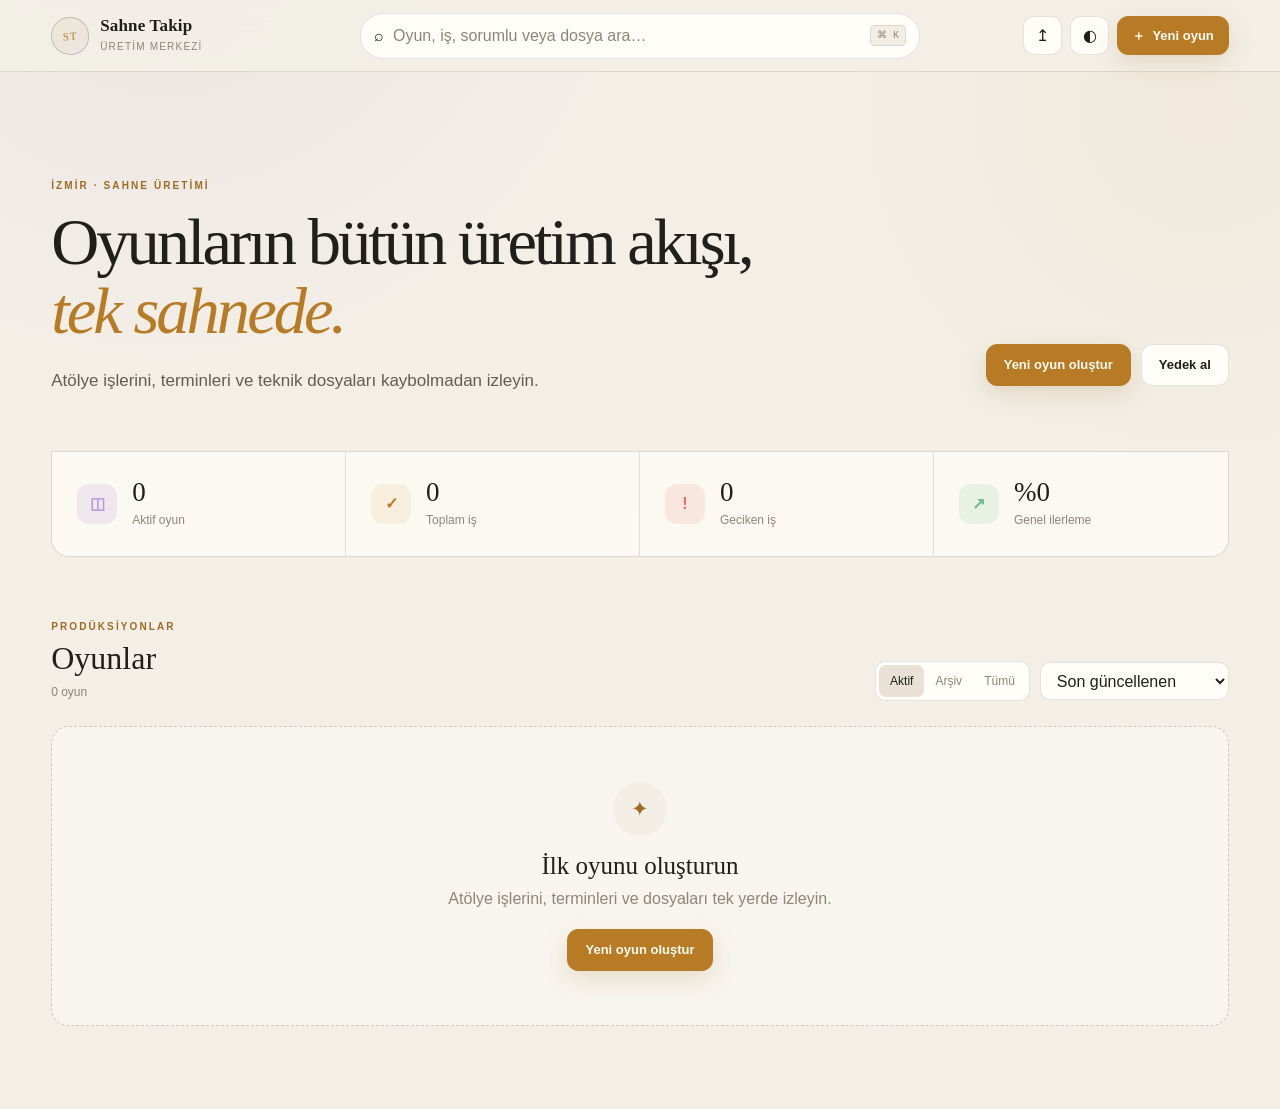
==== index.html @ ec77ef7c "Üretim takip uygulamasını modernleştir" ====
<!DOCTYPE html>
<html lang="tr">
<head>
  <meta charset="utf-8">
  <meta name="viewport" content="width=device-width, initial-scale=1">
  <meta name="theme-color" content="#12110f">
  <meta name="description" content="Devlet Tiyatroları oyun üretimi, atölye işleri ve teknik dosyalar için kişisel takip alanı.">
  <title>Sahne Üretim Takip</title>
  <link rel="manifest" href="./manifest.webmanifest">
  <link rel="stylesheet" href="./assets/styles.css">
  <script>
    (() => {
      const saved = localStorage.getItem("tiyatroTakipTheme");
      const light = saved === "light" || (!saved && matchMedia("(prefers-color-scheme: light)").matches);
      document.documentElement.dataset.theme = light ? "light" : "dark";
    })();
  </script>
</head>
<body>
  <a class="skip-link" href="#main-content">İçeriğe geç</a>

  <header class="app-header">
    <button class="brand" type="button" data-action="dashboard" aria-label="Ana sayfaya dön">
      <span class="brand-mark" aria-hidden="true">ST</span>
      <span>
        <strong>Sahne Takip</strong>
        <small>Üretim merkezi</small>
      </span>
    </button>

    <label class="global-search">
      <span aria-hidden="true">⌕</span>
      <input id="global-search" type="search" autocomplete="off"
        placeholder="Oyun, iş, sorumlu veya dosya ara…">
      <kbd>⌘ K</kbd>
    </label>

    <div class="header-actions">
      <button class="icon-button" type="button" data-action="open-storage" title="Veri ve yedekleme"
        aria-label="Veri ve yedekleme"><span aria-hidden="true">↥</span></button>
      <button class="icon-button" type="button" data-action="toggle-theme" title="Temayı değiştir"
        aria-label="Açık veya koyu temayı değiştir"><span id="theme-icon" aria-hidden="true">◐</span></button>
      <button class="button button-primary compact" type="button" data-action="new-production">
        <span aria-hidden="true">＋</span><span class="button-label">Yeni oyun</span>
      </button>
    </div>
  </header>

  <main id="main-content">
    <section id="dashboard-view" class="view">
      <div class="hero">
        <div>
          <p class="eyebrow">İZMİR · SAHNE ÜRETİMİ</p>
          <h1>Oyunların bütün üretim akışı,<br><em>tek sahnede.</em></h1>
          <p class="hero-copy">Atölye işlerini, terminleri ve teknik dosyaları kaybolmadan izleyin.</p>
        </div>
        <div class="hero-actions">
          <button class="button button-primary" type="button" data-action="new-production">Yeni oyun oluştur</button>
          <button class="button button-secondary" type="button" data-action="export-data">Yedek al</button>
        </div>
      </div>

      <div class="stat-grid" role="group" aria-label="Genel üretim özeti">
        <article class="stat-card">
          <span class="stat-icon plum" aria-hidden="true">◫</span>
          <div><strong id="stat-productions">0</strong><span>Aktif oyun</span></div>
        </article>
        <article class="stat-card">
          <span class="stat-icon amber" aria-hidden="true">✓</span>
          <div><strong id="stat-tasks">0</strong><span>Toplam iş</span></div>
        </article>
        <article class="stat-card">
          <span class="stat-icon red" aria-hidden="true">!</span>
          <div><strong id="stat-overdue">0</strong><span>Geciken iş</span></div>
        </article>
        <article class="stat-card">
          <span class="stat-icon green" aria-hidden="true">↗</span>
          <div><strong id="stat-progress">%0</strong><span>Genel ilerleme</span></div>
        </article>
      </div>

      <section class="content-section" aria-labelledby="productions-title">
        <div class="section-heading">
          <div>
            <p class="eyebrow">PRODÜKSİYONLAR</p>
            <h2 id="productions-title">Oyunlar</h2>
            <p id="production-count" class="muted">0 oyun</p>
          </div>
          <div class="toolbar">
            <div class="segmented" role="group" aria-label="Oyun durumu">
              <button type="button" data-production-filter="active" aria-pressed="true">Aktif</button>
              <button type="button" data-production-filter="archived" aria-pressed="false">Arşiv</button>
              <button type="button" data-production-filter="all" aria-pressed="false">Tümü</button>
            </div>
            <label class="select-label">
              <span class="sr-only">Oyunları sırala</span>
              <select id="production-sort">
                <option value="updated">Son güncellenen</option>
                <option value="name">Ada göre</option>
                <option value="premiere">Prömiyere göre</option>
                <option value="progress">İlerlemeye göre</option>
              </select>
            </label>
          </div>
        </div>
        <div id="search-context" class="search-context hidden" aria-live="polite"></div>
        <div id="productions-grid" class="production-grid"></div>
      </section>
    </section>

    <section id="production-view" class="view hidden" aria-labelledby="production-title">
      <button class="back-link" type="button" data-action="dashboard">
        <span aria-hidden="true">←</span> Oyunlara dön
      </button>

      <div id="production-hero" class="production-hero">
        <div class="production-hero-shade"></div>
        <div class="production-hero-content">
          <div>
            <div id="production-state-badge" class="status-pill">Aktif prodüksiyon</div>
            <h1 id="production-title">—</h1>
            <p id="production-meta">—</p>
          </div>
          <div class="production-actions">
            <button class="button glass" type="button" data-action="print-report">Rapor</button>
            <button class="button glass" type="button" data-action="edit-production">Düzenle</button>
            <button class="button button-primary" type="button" data-action="new-task">＋ İş ekle</button>
            <button class="more-button" type="button" data-action="toggle-project-menu"
              aria-label="Diğer oyun işlemleri" aria-expanded="false">•••</button>
            <div id="project-menu" class="menu hidden">
              <button type="button" data-action="archive-production">Arşive taşı</button>
              <button class="danger-text" type="button" data-action="delete-production">Oyunu sil</button>
            </div>
          </div>
        </div>
        <div class="hero-progress"><span id="hero-progress-bar"></span></div>
      </div>

      <div class="project-stat-grid">
        <article><span>İlerleme</span><strong id="project-progress">%0</strong></article>
        <article><span>Tamamlanan</span><strong id="project-completed">0 / 0</strong></article>
        <article><span>Geciken</span><strong id="project-overdue">0</strong></article>
        <article><span>Yaklaşan termin</span><strong id="project-next-deadline">—</strong></article>
      </div>

      <div class="tabs-and-actions">
        <div class="tabs" role="tablist" aria-label="Oyun bölümleri">
          <button id="tab-board-button" type="button" role="tab" data-tab="board" aria-selected="true">Üretim panosu</button>
          <button id="tab-list-button" type="button" role="tab" data-tab="list" aria-selected="false">İş listesi</button>
          <button id="tab-files-button" type="button" role="tab" data-tab="files" aria-selected="false">Dosyalar <span id="file-count-badge">0</span></button>
        </div>
        <button class="button button-secondary compact" type="button" data-action="new-file">＋ Dosya ekle</button>
      </div>

      <div id="task-toolbar" class="task-toolbar">
        <label class="inline-search">
          <span aria-hidden="true">⌕</span>
          <input id="task-search" type="search" placeholder="Bu oyunda iş ara…">
        </label>
        <select id="department-filter" aria-label="Atölyeye göre filtrele">
          <option value="all">Tüm birimler</option>
        </select>
        <select id="priority-filter" aria-label="Önceliğe göre filtrele">
          <option value="all">Tüm öncelikler</option>
          <option value="urgent">Acil</option>
          <option value="high">Yüksek</option>
          <option value="normal">Normal</option>
          <option value="low">Düşük</option>
        </select>
        <span id="filtered-task-count" class="filter-result"></span>
      </div>

      <section id="tab-board" class="tab-panel" role="tabpanel" aria-labelledby="tab-board-button">
        <div id="kanban-board" class="kanban-board"></div>
      </section>

      <section id="tab-list" class="tab-panel hidden" role="tabpanel" aria-labelledby="tab-list-button">
        <div class="table-shell">
          <table>
            <thead>
              <tr><th>İş</th><th>Birim</th><th>Sorumlu</th><th>Termin</th><th>Durum</th><th></th></tr>
            </thead>
            <tbody id="task-list-body"></tbody>
          </table>
        </div>
      </section>

      <section id="tab-files" class="tab-panel hidden" role="tabpanel" aria-labelledby="tab-files-button">
        <div class="file-toolbar">
          <div>
            <h2>Teknik dosyalar</h2>
            <p>Çizimler, uygulama notları, bütçe belgeleri ve fotoğraflar.</p>
          </div>
          <select id="file-category-filter" aria-label="Dosya türüne göre filtrele">
            <option value="all">Tüm dosyalar</option>
            <option value="drawing">Teknik çizim</option>
            <option value="visual">Görsel / Fotoğraf</option>
            <option value="budget">Bütçe / Teklif</option>
            <option value="document">Belge</option>
            <option value="other">Diğer</option>
          </select>
        </div>
        <div id="files-grid" class="files-grid"></div>
      </section>
    </section>
  </main>

  <dialog id="production-dialog" class="modal">
    <form id="production-form" method="dialog">
      <div class="modal-header">
        <div><p class="eyebrow">PRODÜKSİYON</p><h2 id="production-dialog-title">Yeni oyun</h2></div>
        <button class="close-button" type="button" data-close-dialog="production-dialog" aria-label="Kapat">×</button>
      </div>
      <div class="form-grid">
        <label class="field full"><span>Oyun adı *</span><input id="production-name" type="text" maxlength="120" required></label>
        <label class="field"><span>Yönetmen</span><input id="production-director" type="text" maxlength="120"></label>
        <label class="field"><span>Sahne</span><input id="production-venue" type="text" maxlength="120"></label>
        <label class="field"><span>Prömiyer</span><input id="production-premiere" type="date"></label>
        <label class="field"><span>Durum</span>
          <select id="production-status"><option value="active">Aktif</option><option value="archived">Arşiv</option></select>
        </label>
        <label class="field full"><span>Üretim notu</span><textarea id="production-notes" rows="3" maxlength="1000"></textarea></label>
        <label class="upload-field full">
          <input id="production-poster" type="file" accept="image/png,image/jpeg,image/webp">
          <span class="upload-icon" aria-hidden="true">▧</span>
          <strong>Afiş veya sahne görseli</strong>
          <small>PNG, JPG veya WEBP · otomatik küçültülür</small>
          <span id="production-poster-name" class="selected-file"></span>
        </label>
      </div>
      <div class="modal-footer">
        <button class="button button-secondary" type="button" data-close-dialog="production-dialog">Vazgeç</button>
        <button class="button button-primary" type="submit">Kaydet</button>
      </div>
    </form>
  </dialog>

  <dialog id="task-dialog" class="modal">
    <form id="task-form" method="dialog">
      <div class="modal-header">
        <div><p class="eyebrow">ATÖLYE İŞİ</p><h2 id="task-dialog-title">Yeni iş</h2></div>
        <button class="close-button" type="button" data-close-dialog="task-dialog" aria-label="Kapat">×</button>
      </div>
      <div class="form-grid">
        <label class="field full"><span>İş tanımı *</span><input id="task-name" type="text" maxlength="160" required></label>
        <label class="field"><span>Birim / Atölye *</span><select id="task-department" required></select></label>
        <label class="field"><span>Durum</span>
          <select id="task-status">
            <option value="todo">Yapılacak</option><option value="doing">Üretimde</option><option value="done">Tamamlandı</option>
          </select>
        </label>
        <label class="field"><span>Öncelik</span>
          <select id="task-priority">
            <option value="normal">Normal</option><option value="urgent">Acil</option>
            <option value="high">Yüksek</option><option value="low">Düşük</option>
          </select>
        </label>
        <label class="field"><span>Sorumlu</span><input id="task-owner" type="text" maxlength="100" placeholder="Ad veya ekip"></label>
        <label class="field"><span>Başlangıç</span><input id="task-start" type="date"></label>
        <label class="field"><span>Termin</span><input id="task-deadline" type="date"></label>
        <label class="field full"><span>Açıklama / uygulama notu</span><textarea id="task-description" rows="4" maxlength="1500"></textarea></label>
        <label class="upload-field full">
          <input id="task-attachment" type="file">
          <span class="upload-icon" aria-hidden="true">＋</span>
          <strong>İşe dosya iliştir</strong>
          <small>Görsel, PDF veya ofis belgesi · en fazla 25 MB</small>
          <span id="task-attachment-name" class="selected-file"></span>
        </label>
      </div>
      <div class="modal-footer">
        <button class="button button-secondary" type="button" data-close-dialog="task-dialog">Vazgeç</button>
        <button class="button button-primary" type="submit">Kaydet</button>
      </div>
    </form>
  </dialog>

  <dialog id="task-detail-dialog" class="modal detail-modal">
    <div id="task-detail-content"></div>
  </dialog>

  <dialog id="file-dialog" class="modal">
    <form id="file-form" method="dialog">
      <div class="modal-header">
        <div><p class="eyebrow">TEKNİK ARŞİV</p><h2>Dosya ekle</h2></div>
        <button class="close-button" type="button" data-close-dialog="file-dialog" aria-label="Kapat">×</button>
      </div>
      <div class="form-grid">
        <label class="field full"><span>Dosya adı *</span><input id="file-name" type="text" maxlength="160" required></label>
        <label class="field full"><span>Kategori</span>
          <select id="file-category">
            <option value="drawing">Teknik çizim</option><option value="visual">Görsel / Fotoğraf</option>
            <option value="budget">Bütçe / Teklif</option><option value="document">Belge</option><option value="other">Diğer</option>
          </select>
        </label>
        <label class="upload-field full">
          <input id="file-input" type="file" required>
          <span class="upload-icon" aria-hidden="true">↥</span>
          <strong>Dosya seçin</strong>
          <small>Görsel, PDF, DOCX, XLSX, DWG ve diğer belgeler · en fazla 25 MB</small>
          <span id="file-input-name" class="selected-file"></span>
        </label>
      </div>
      <div class="modal-footer">
        <button class="button button-secondary" type="button" data-close-dialog="file-dialog">Vazgeç</button>
        <button class="button button-primary" type="submit">Yükle</button>
      </div>
    </form>
  </dialog>

  <dialog id="storage-dialog" class="modal storage-modal">
    <div class="modal-header">
      <div><p class="eyebrow">VERİ GÜVENLİĞİ</p><h2>Yedekleme ve depolama</h2></div>
      <button class="close-button" type="button" data-close-dialog="storage-dialog" aria-label="Kapat">×</button>
    </div>
    <div class="storage-status-card">
      <div>
        <span id="storage-dot" class="online-dot"></span>
        <div><strong id="storage-mode">Bu cihazda kayıtlı</strong><small id="storage-detail">Hazırlanıyor…</small></div>
      </div>
      <strong id="storage-used">—</strong>
    </div>
    <div class="storage-actions">
      <button type="button" data-action="export-data"><span aria-hidden="true">↓</span><strong>Yedek indir</strong><small>Bütün oyunları ve dosyaları JSON olarak kaydeder.</small></button>
      <button type="button" data-action="import-data"><span aria-hidden="true">↑</span><strong>Yedeği geri yükle</strong><small>Başka cihazdan alınan yedeği açar.</small></button>
      <button type="button" data-action="request-persistent-storage"><span aria-hidden="true">◇</span><strong>Kalıcı depolamayı etkinleştir</strong><small>Tarayıcının otomatik alan temizliğine karşı koruma ister.</small></button>
    </div>
    <p class="storage-note">Oyun verileri GitHub deposuna değil, cihazınızdaki geniş uygulama alanına kaydedilir. Düzenli yedek almak cihaz değişikliğinde veri kaybını önler.</p>
  </dialog>

  <input id="import-input" type="file" accept="application/json,.json" hidden>
  <div id="toast-region" class="toast-region" aria-live="polite" aria-atomic="true"></div>

  <noscript>Bu uygulamayı kullanmak için JavaScript etkin olmalıdır.</noscript>
  <script src="./assets/app.js" defer></script>
</body>
</html>
---- assets/styles.css ----
:root {
  color-scheme: dark;
  --bg: #12110f;
  --bg-raised: #181714;
  --panel: #201e1a;
  --panel-2: #28251f;
  --panel-3: #302c25;
  --text: #f3efe6;
  --text-soft: #b9b1a4;
  --muted: #817a70;
  --line: rgba(238, 224, 199, .12);
  --line-strong: rgba(238, 224, 199, .22);
  --accent: #d6a85c;
  --accent-bright: #f0c77f;
  --accent-ink: #21170a;
  --plum: #9b7cc1;
  --red: #e26f64;
  --green: #72b78a;
  --blue: #70a9c8;
  --shadow: 0 24px 70px rgba(0, 0, 0, .32);
  --radius: 18px;
  --radius-sm: 11px;
}

html[data-theme="light"] {
  color-scheme: light;
  --bg: #f3efe7;
  --bg-raised: #faf8f3;
  --panel: #fffdf8;
  --panel-2: #f3eee5;
  --panel-3: #e9e1d5;
  --text: #211f1a;
  --text-soft: #625c52;
  --muted: #8d857a;
  --line: rgba(48, 39, 25, .12);
  --line-strong: rgba(48, 39, 25, .22);
  --accent: #9d6b22;
  --accent-bright: #b77b25;
  --accent-ink: #fffaf1;
  --shadow: 0 24px 60px rgba(74, 55, 28, .12);
}

* { box-sizing: border-box; }
html { scroll-behavior: smooth; }
body {
  margin: 0;
  min-width: 320px;
  min-height: 100vh;
  background:
    radial-gradient(circle at 13% -10%, rgba(155, 124, 193, .10), transparent 30rem),
    radial-gradient(circle at 94% 10%, rgba(214, 168, 92, .08), transparent 24rem),
    var(--bg);
  color: var(--text);
  font-family: Inter, ui-sans-serif, -apple-system, BlinkMacSystemFont, "Segoe UI", sans-serif;
  line-height: 1.5;
  -webkit-font-smoothing: antialiased;
}
button, input, textarea, select { font: inherit; }
button { color: inherit; }
button, select { cursor: pointer; }
button:focus-visible, input:focus-visible, textarea:focus-visible, select:focus-visible, [tabindex]:focus-visible {
  outline: 3px solid color-mix(in srgb, var(--accent) 55%, transparent);
  outline-offset: 2px;
}
.hidden { display: none !important; }
.sr-only {
  position: absolute; width: 1px; height: 1px; padding: 0; margin: -1px;
  overflow: hidden; clip: rect(0, 0, 0, 0); white-space: nowrap; border: 0;
}
.skip-link {
  position: fixed; z-index: 200; left: 1rem; top: -4rem; padding: .75rem 1rem;
  background: var(--accent); color: var(--accent-ink); border-radius: 8px;
}
.skip-link:focus { top: 1rem; }

.app-header {
  position: sticky; top: 0; z-index: 50;
  height: 72px; padding: 0 clamp(16px, 4vw, 54px);
  display: grid; grid-template-columns: minmax(190px, 1fr) minmax(280px, 560px) minmax(190px, 1fr);
  align-items: center; gap: 20px;
  background: color-mix(in srgb, var(--bg) 88%, transparent);
  border-bottom: 1px solid var(--line);
  backdrop-filter: blur(22px);
}
.brand {
  border: 0; background: none; padding: 0; display: flex; align-items: center; gap: 11px; text-align: left;
}
.brand-mark {
  width: 38px; height: 38px; display: grid; place-items: center; border: 1px solid var(--line-strong);
  border-radius: 50% 50% 48% 52%; font-family: Georgia, serif; color: var(--accent-bright);
  font-size: 11px; letter-spacing: .08em; transform: rotate(-3deg);
  background: linear-gradient(145deg, rgba(214,168,92,.13), rgba(155,124,193,.08));
}
.brand strong { display: block; font: 700 17px/1.1 Georgia, serif; letter-spacing: .01em; }
.brand small { display: block; margin-top: 3px; color: var(--muted); font-size: 10px; text-transform: uppercase; letter-spacing: .12em; }
.global-search, .inline-search {
  display: flex; align-items: center; gap: 9px; border: 1px solid var(--line);
  background: var(--panel); border-radius: 999px; padding: 0 13px; transition: .18s ease;
}
.global-search:focus-within, .inline-search:focus-within { border-color: var(--accent); box-shadow: 0 0 0 3px color-mix(in srgb, var(--accent) 12%, transparent); }
.global-search input, .inline-search input {
  width: 100%; border: 0; outline: 0; background: transparent; color: var(--text); padding: 10px 0;
}
.global-search input::placeholder, .inline-search input::placeholder { color: var(--muted); }
kbd {
  border: 1px solid var(--line); background: var(--panel-2); color: var(--muted);
  border-radius: 5px; padding: 2px 6px; font-size: 10px; white-space: nowrap;
}
.header-actions { justify-self: end; display: flex; align-items: center; gap: 8px; }
.icon-button, .close-button, .more-button {
  width: 39px; height: 39px; border: 1px solid var(--line); border-radius: 11px;
  display: inline-grid; place-items: center; background: var(--panel); transition: .18s ease;
}
.icon-button:hover, .close-button:hover, .more-button:hover { border-color: var(--line-strong); background: var(--panel-2); transform: translateY(-1px); }

main { width: min(1480px, 100%); margin: 0 auto; padding: 0 clamp(16px, 4vw, 54px) 70px; }
.view { animation: view-in .36s cubic-bezier(.2,.8,.2,1); }
@keyframes view-in { from { opacity: 0; transform: translateY(8px); } }

.hero {
  min-height: 380px; display: flex; align-items: flex-end; justify-content: space-between; gap: 40px;
  padding: 74px 0 58px; border-bottom: 1px solid var(--line);
}
.eyebrow {
  margin: 0 0 14px; color: var(--accent); font-size: 10px; font-weight: 800;
  letter-spacing: .21em; text-transform: uppercase;
}
.hero h1, .production-hero h1 {
  margin: 0; font-family: Georgia, "Times New Roman", serif; font-weight: 400; letter-spacing: -.045em;
}
.hero h1 { font-size: clamp(42px, 5.2vw, 74px); line-height: 1.04; }
.hero h1 em { color: var(--accent-bright); font-weight: 400; }
.hero-copy { max-width: 610px; margin: 22px 0 0; color: var(--text-soft); font-size: 17px; }
.hero-actions { display: flex; gap: 10px; padding-bottom: 7px; flex-shrink: 0; }
.button {
  min-height: 42px; padding: 0 17px; border-radius: 11px; border: 1px solid transparent;
  display: inline-flex; align-items: center; justify-content: center; gap: 7px;
  font-weight: 700; font-size: 13px; transition: .18s ease; white-space: nowrap;
}
.button:hover { transform: translateY(-1px); }
.button-primary { color: var(--accent-ink); background: var(--accent-bright); border-color: var(--accent-bright); box-shadow: 0 8px 24px color-mix(in srgb, var(--accent) 18%, transparent); }
.button-primary:hover { filter: brightness(1.05); }
.button-secondary { color: var(--text); background: var(--panel); border-color: var(--line); }
.button-secondary:hover { background: var(--panel-2); border-color: var(--line-strong); }
.button.compact { min-height: 39px; padding: 0 14px; }
.glass { background: rgba(20,19,16,.56); color: #f5f0e6; border-color: rgba(255,255,255,.18); backdrop-filter: blur(8px); }

.stat-grid {
  display: grid; grid-template-columns: repeat(4, 1fr); margin: 0 0 62px;
  border: 1px solid var(--line); border-top: 0; border-radius: 0 0 var(--radius) var(--radius); overflow: hidden;
}
.stat-card {
  min-height: 104px; padding: 23px 25px; display: flex; align-items: center; gap: 15px;
  background: color-mix(in srgb, var(--panel) 76%, transparent); border-right: 1px solid var(--line);
}
.stat-card:last-child { border-right: 0; }
.stat-icon { width: 40px; height: 40px; border-radius: 12px; display: grid; place-items: center; font-weight: 900; }
.stat-icon.plum { background: rgba(155,124,193,.14); color: #b99ade; }
.stat-icon.amber { background: rgba(214,168,92,.14); color: var(--accent-bright); }
.stat-icon.red { background: rgba(226,111,100,.14); color: var(--red); }
.stat-icon.green { background: rgba(114,183,138,.14); color: var(--green); }
.stat-card strong { display: block; font: 400 27px/1 Georgia, serif; }
.stat-card div span { display: block; margin-top: 5px; color: var(--muted); font-size: 12px; }

.content-section { min-height: 420px; }
.section-heading { display: flex; justify-content: space-between; align-items: end; gap: 20px; margin-bottom: 25px; }
.section-heading h2, .file-toolbar h2 { margin: 0; font: 400 32px/1.1 Georgia, serif; }
.section-heading .eyebrow { margin-bottom: 7px; }
.muted { margin: 7px 0 0; color: var(--muted); font-size: 12px; }
.toolbar, .task-toolbar { display: flex; align-items: center; gap: 10px; }
.segmented { display: flex; border: 1px solid var(--line); background: var(--panel); border-radius: 10px; padding: 3px; }
.segmented button {
  border: 0; background: transparent; color: var(--muted); padding: 7px 11px; border-radius: 7px; font-size: 12px;
}
.segmented button[aria-pressed="true"] { color: var(--text); background: var(--panel-3); }
select {
  min-height: 38px; border: 1px solid var(--line); background: var(--panel); color: var(--text);
  border-radius: 10px; padding: 0 35px 0 12px;
}
.search-context {
  margin: -8px 0 20px; padding: 12px 14px; background: rgba(214,168,92,.08);
  border: 1px solid rgba(214,168,92,.2); color: var(--text-soft); border-radius: 10px; font-size: 13px;
}
.production-grid { display: grid; grid-template-columns: repeat(3, minmax(0, 1fr)); gap: 18px; }
.production-card {
  position: relative; overflow: hidden; min-height: 338px; border: 1px solid var(--line);
  border-radius: var(--radius); background: var(--panel); transition: .24s cubic-bezier(.2,.8,.2,1);
}
.production-card:hover { transform: translateY(-4px); border-color: var(--line-strong); box-shadow: var(--shadow); }
.production-card-cover { height: 178px; background-size: cover; background-position: center; position: relative; }
.production-card-cover::after { content: ""; position: absolute; inset: 0; background: linear-gradient(180deg, transparent 30%, var(--panel)); }
.production-card-state {
  position: absolute; top: 12px; left: 12px; z-index: 1; padding: 5px 8px; border-radius: 7px;
  background: rgba(15,14,12,.72); color: #eee7dc; font-size: 10px; font-weight: 800; letter-spacing: .08em; backdrop-filter: blur(7px);
}
.production-card-menu {
  position: absolute; z-index: 2; top: 10px; right: 10px; display: flex; gap: 5px;
}
.production-card-menu button {
  width: 31px; height: 31px; border-radius: 8px; border: 1px solid rgba(255,255,255,.16);
  background: rgba(15,14,12,.72); color: #eee7dc;
}
.production-card-body { padding: 2px 18px 18px; }
.production-card h3 { margin: 0 0 4px; font: 400 22px/1.2 Georgia, serif; }
.production-card-meta { min-height: 20px; color: var(--muted); font-size: 11px; white-space: nowrap; overflow: hidden; text-overflow: ellipsis; }
.production-card-stats { margin: 19px 0 9px; display: flex; align-items: center; justify-content: space-between; color: var(--text-soft); font-size: 11px; }
.progress-track { height: 5px; border-radius: 99px; background: var(--panel-3); overflow: hidden; }
.progress-track span, .hero-progress span { display: block; height: 100%; background: linear-gradient(90deg, var(--accent), var(--accent-bright)); border-radius: inherit; transition: width .5s ease; }
.card-open-button { position: absolute; inset: 0; border: 0; background: transparent; color: transparent; }
.production-card-menu, .production-card-body { position: relative; z-index: 1; pointer-events: none; }
.production-card-menu button { pointer-events: auto; }
.match-note { margin: 12px 0 0; color: var(--accent); font-size: 11px; }

.empty-state {
  grid-column: 1 / -1; min-height: 300px; border: 1px dashed var(--line-strong); border-radius: var(--radius);
  display: grid; place-items: center; text-align: center; padding: 40px; background: color-mix(in srgb, var(--panel) 45%, transparent);
}
.empty-state span { display: grid; place-items: center; margin: 0 auto 16px; width: 54px; height: 54px; border-radius: 50%; background: var(--panel-2); color: var(--accent); font-size: 21px; }
.empty-state h3 { margin: 0 0 7px; font: 400 25px Georgia, serif; }
.empty-state p { color: var(--muted); margin: 0 0 18px; }

.back-link { margin: 27px 0 18px; border: 0; background: transparent; color: var(--text-soft); padding: 0; font-size: 13px; }
.back-link:hover { color: var(--accent-bright); }
.production-hero {
  position: relative; min-height: 330px; overflow: hidden; border: 1px solid var(--line);
  border-radius: 24px; background-size: cover; background-position: center; background-color: #2b251d;
}
.production-hero-shade { position: absolute; inset: 0; background: linear-gradient(90deg, rgba(16,14,12,.92) 0%, rgba(16,14,12,.66) 48%, rgba(16,14,12,.3) 100%), linear-gradient(0deg, rgba(16,14,12,.74), transparent 55%); }
.production-hero-content {
  position: absolute; inset: 0; display: flex; align-items: flex-end; justify-content: space-between; gap: 25px; padding: 38px;
}
.status-pill {
  display: inline-flex; margin-bottom: 15px; padding: 6px 9px; border: 1px solid rgba(255,255,255,.18);
  border-radius: 7px; color: #e9e1d3; background: rgba(12,11,10,.46); font-size: 10px; font-weight: 800; letter-spacing: .08em; text-transform: uppercase;
}
.production-hero h1 { color: #fbf7ee; font-size: clamp(39px, 5vw, 66px); line-height: 1; text-shadow: 0 4px 20px rgba(0,0,0,.2); }
.production-hero-content p { margin: 13px 0 0; color: rgba(245,239,227,.68); font-size: 13px; }
.production-actions { position: relative; display: flex; align-items: center; gap: 8px; }
.more-button { background: rgba(20,19,16,.58); color: #f5f0e6; border-color: rgba(255,255,255,.18); }
.menu {
  position: absolute; right: 0; top: calc(100% + 8px); z-index: 15; width: 165px;
  padding: 5px; border: 1px solid var(--line); border-radius: 11px; background: var(--panel); box-shadow: var(--shadow);
}
.menu button { width: 100%; padding: 9px 10px; text-align: left; border: 0; border-radius: 7px; background: transparent; font-size: 12px; }
.menu button:hover { background: var(--panel-2); }
.danger-text { color: var(--red) !important; }
.hero-progress { position: absolute; left: 0; right: 0; bottom: 0; height: 5px; background: rgba(255,255,255,.1); }
.project-stat-grid {
  display: grid; grid-template-columns: repeat(4, 1fr); margin: 18px 0 43px;
  border: 1px solid var(--line); border-radius: var(--radius); background: var(--panel);
}
.project-stat-grid article { padding: 21px 23px; border-right: 1px solid var(--line); }
.project-stat-grid article:last-child { border-right: 0; }
.project-stat-grid span { display: block; color: var(--muted); font-size: 10px; text-transform: uppercase; letter-spacing: .1em; }
.project-stat-grid strong { display: block; margin-top: 7px; font: 400 24px Georgia, serif; }
.tabs-and-actions { display: flex; justify-content: space-between; align-items: end; border-bottom: 1px solid var(--line); }
.tabs { display: flex; gap: 2px; }
.tabs button { border: 0; border-bottom: 2px solid transparent; background: transparent; color: var(--muted); padding: 13px 15px; font-size: 13px; }
.tabs button[aria-selected="true"] { color: var(--text); border-bottom-color: var(--accent); }
.tabs span { margin-left: 4px; padding: 1px 5px; border-radius: 99px; background: var(--panel-2); font-size: 9px; }
.tabs-and-actions > .button { margin-bottom: 7px; }
.task-toolbar { padding: 17px 0; }
.inline-search { width: min(360px, 100%); border-radius: 10px; }
.inline-search input { padding: 8px 0; }
.filter-result { margin-left: auto; color: var(--muted); font-size: 11px; }
.tab-panel { min-height: 350px; padding-top: 4px; }

.kanban-board { display: grid; grid-template-columns: repeat(3, minmax(270px, 1fr)); gap: 13px; align-items: start; }
.kanban-column { min-height: 350px; border: 1px solid var(--line); border-radius: 15px; background: color-mix(in srgb, var(--panel) 58%, transparent); }
.kanban-header { padding: 15px; display: flex; align-items: center; justify-content: space-between; border-bottom: 1px solid var(--line); }
.kanban-heading { display: flex; align-items: center; gap: 8px; font-size: 11px; font-weight: 800; letter-spacing: .09em; text-transform: uppercase; }
.status-dot { width: 7px; height: 7px; border-radius: 50%; }
.status-dot.todo { background: var(--red); }.status-dot.doing { background: var(--accent); }.status-dot.done { background: var(--green); }
.kanban-count { min-width: 24px; padding: 2px 6px; text-align: center; border: 1px solid var(--line); border-radius: 99px; color: var(--muted); font-size: 10px; }
.kanban-dropzone { min-height: 300px; padding: 10px; display: grid; align-content: start; gap: 9px; transition: background .16s; }
.kanban-dropzone.drag-over { background: color-mix(in srgb, var(--accent) 7%, transparent); box-shadow: inset 0 0 0 1px var(--accent); border-radius: 0 0 14px 14px; }
.task-card {
  padding: 14px; border: 1px solid var(--line); border-radius: 12px; background: var(--panel);
  cursor: grab; transition: .18s ease; box-shadow: 0 3px 12px rgba(0,0,0,.06);
}
.task-card:hover { border-color: var(--line-strong); transform: translateY(-1px); }
.task-card.dragging { opacity: .38; transform: rotate(1deg); }
.task-card-top { display: flex; justify-content: space-between; align-items: start; gap: 10px; }
.task-card h3 { margin: 0; font-size: 13px; line-height: 1.4; font-weight: 700; }
.priority-mark { flex: 0 0 auto; width: 7px; height: 7px; margin-top: 5px; border-radius: 50%; background: transparent; }
.priority-mark.urgent { background: var(--red); box-shadow: 0 0 0 4px rgba(226,111,100,.11); }
.priority-mark.high { background: var(--accent); }
.task-card-meta { margin-top: 13px; display: flex; justify-content: space-between; align-items: center; gap: 8px; }
.department-tag { display: inline-flex; align-items: center; max-width: 140px; padding: 4px 7px; border-radius: 6px; font-size: 9px; font-weight: 800; letter-spacing: .035em; white-space: nowrap; overflow: hidden; text-overflow: ellipsis; }
.task-facts { display: flex; align-items: center; gap: 8px; color: var(--muted); font-size: 9px; }
.deadline.overdue { color: var(--red); }.deadline.soon { color: var(--accent-bright); }
.task-owner { margin-top: 10px; color: var(--text-soft); font-size: 10px; }
.kanban-empty { padding: 40px 15px; text-align: center; color: var(--muted); font-size: 11px; }

.table-shell { margin-top: 13px; border: 1px solid var(--line); border-radius: 14px; overflow-x: auto; background: var(--panel); }
table { width: 100%; border-collapse: collapse; min-width: 760px; }
th { padding: 12px 14px; color: var(--muted); background: var(--panel-2); text-align: left; font-size: 9px; letter-spacing: .08em; text-transform: uppercase; }
td { padding: 13px 14px; border-top: 1px solid var(--line); color: var(--text-soft); font-size: 12px; }
td:first-child { color: var(--text); font-weight: 700; }
.table-row-button { border: 0; background: transparent; color: var(--accent); }
.status-select { min-height: 31px; font-size: 11px; padding-left: 8px; }
.empty-table { text-align: center; color: var(--muted); padding: 50px; }

.file-toolbar { display: flex; justify-content: space-between; align-items: end; margin: 23px 0 17px; }
.file-toolbar h2 { font-size: 25px; }
.file-toolbar p { margin: 6px 0 0; color: var(--muted); font-size: 12px; }
.files-grid { display: grid; grid-template-columns: repeat(4, minmax(0, 1fr)); gap: 13px; }
.file-card { position: relative; overflow: hidden; border: 1px solid var(--line); border-radius: 14px; background: var(--panel); }
.file-preview { height: 135px; display: grid; place-items: center; background: var(--panel-2); overflow: hidden; }
.file-preview img { width: 100%; height: 100%; object-fit: cover; }
.file-glyph { font: 700 25px Georgia, serif; color: var(--accent); }
.file-card-body { padding: 13px; }
.file-card h3 { margin: 0; white-space: nowrap; overflow: hidden; text-overflow: ellipsis; font-size: 12px; }
.file-card p { margin: 5px 0 0; color: var(--muted); font-size: 9px; }
.file-card-actions { display: flex; gap: 6px; margin-top: 11px; }
.file-card-actions button, .file-card-actions a { flex: 1; padding: 7px 8px; text-align: center; text-decoration: none; border: 1px solid var(--line); background: var(--panel-2); color: var(--text-soft); border-radius: 8px; font-size: 10px; }
.file-card-actions .delete-file { flex: 0 0 32px; color: var(--red); }

.modal {
  width: min(680px, calc(100% - 28px)); max-height: calc(100vh - 28px); margin: auto; padding: 0;
  color: var(--text); background: var(--panel); border: 1px solid var(--line-strong); border-radius: 19px; box-shadow: var(--shadow);
}
.modal::backdrop { background: rgba(8,7,6,.76); backdrop-filter: blur(7px); }
.modal[open] { animation: modal-in .24s cubic-bezier(.2,.8,.2,1); }
@keyframes modal-in { from { opacity: 0; transform: translateY(10px) scale(.985); } }
.modal-header { display: flex; align-items: start; justify-content: space-between; padding: 23px 24px 18px; border-bottom: 1px solid var(--line); }
.modal-header .eyebrow { margin-bottom: 5px; }
.modal-header h2 { margin: 0; font: 400 28px Georgia, serif; }
.close-button { font-size: 23px; color: var(--muted); }
.form-grid { padding: 22px 24px; display: grid; grid-template-columns: 1fr 1fr; gap: 15px; overflow-y: auto; }
.field { display: grid; gap: 7px; }
.field.full, .upload-field.full { grid-column: 1 / -1; }
.field > span { color: var(--text-soft); font-size: 11px; font-weight: 700; }
.field input, .field textarea, .field select {
  width: 100%; min-height: 42px; padding: 10px 11px; border: 1px solid var(--line);
  border-radius: 9px; background: var(--bg-raised); color: var(--text); outline: 0; resize: vertical;
}
.field input:focus, .field textarea:focus, .field select:focus { border-color: var(--accent); box-shadow: 0 0 0 3px color-mix(in srgb, var(--accent) 10%, transparent); }
.upload-field {
  min-height: 110px; padding: 17px; border: 1px dashed var(--line-strong); border-radius: 11px;
  background: color-mix(in srgb, var(--panel-2) 46%, transparent); display: grid; place-items: center; align-content: center; text-align: center; cursor: pointer;
}
.upload-field:hover { border-color: var(--accent); }
.upload-field input { position: absolute; opacity: 0; pointer-events: none; }
.upload-icon { color: var(--accent); font-size: 22px; }
.upload-field strong { font-size: 12px; }
.upload-field small { color: var(--muted); font-size: 10px; }
.selected-file { display: block; color: var(--green); font-size: 10px; word-break: break-all; }
.modal-footer { display: flex; justify-content: flex-end; gap: 8px; padding: 16px 24px 21px; border-top: 1px solid var(--line); }

.detail-modal { width: min(760px, calc(100% - 28px)); }
.task-detail-head { padding: 25px 25px 19px; border-bottom: 1px solid var(--line); }
.task-detail-heading { display: flex; align-items: start; justify-content: space-between; gap: 20px; }
.task-detail-heading h2 { margin: 7px 0 0; font: 400 29px/1.18 Georgia, serif; }
.task-detail-badges { display: flex; gap: 7px; flex-wrap: wrap; margin-top: 14px; }
.detail-badge { padding: 5px 8px; border-radius: 7px; background: var(--panel-2); color: var(--text-soft); font-size: 10px; }
.task-detail-body { padding: 21px 25px; display: grid; grid-template-columns: 1fr 230px; gap: 24px; }
.task-description { white-space: pre-wrap; color: var(--text-soft); font-size: 13px; }
.detail-section-title { margin: 22px 0 9px; color: var(--muted); font-size: 9px; text-transform: uppercase; letter-spacing: .12em; }
.detail-sidebar { padding-left: 20px; border-left: 1px solid var(--line); }
.detail-fact { margin-bottom: 14px; }
.detail-fact span { display: block; color: var(--muted); font-size: 9px; text-transform: uppercase; letter-spacing: .08em; }
.detail-fact strong { display: block; margin-top: 3px; font-size: 12px; }
.status-buttons { display: grid; gap: 6px; }
.status-buttons button { padding: 8px; border: 1px solid var(--line); border-radius: 8px; background: var(--panel-2); text-align: left; font-size: 11px; }
.status-buttons button.active { border-color: var(--accent); color: var(--accent-bright); }
.attachment-list { display: grid; gap: 7px; }
.attachment-row { display: flex; align-items: center; justify-content: space-between; gap: 9px; padding: 9px; border: 1px solid var(--line); border-radius: 8px; background: var(--panel-2); }
.attachment-row span { min-width: 0; white-space: nowrap; overflow: hidden; text-overflow: ellipsis; font-size: 10px; }
.attachment-row a { color: var(--accent); font-size: 10px; }
.task-detail-footer { display: flex; justify-content: space-between; gap: 8px; padding: 16px 25px 21px; border-top: 1px solid var(--line); }

.storage-modal { width: min(590px, calc(100% - 28px)); }
.storage-status-card { margin: 22px 24px 14px; padding: 16px; display: flex; align-items: center; justify-content: space-between; border: 1px solid var(--line); border-radius: 12px; background: var(--bg-raised); }
.storage-status-card > div { display: flex; align-items: center; gap: 10px; }
.online-dot { width: 9px; height: 9px; border-radius: 50%; background: var(--green); box-shadow: 0 0 0 5px rgba(114,183,138,.1); }
.storage-status-card strong { display: block; font-size: 12px; }
.storage-status-card small { display: block; margin-top: 3px; color: var(--muted); font-size: 10px; }
.storage-actions { padding: 0 24px; display: grid; gap: 8px; }
.storage-actions button { display: grid; grid-template-columns: 34px 1fr; column-gap: 9px; padding: 13px; text-align: left; border: 1px solid var(--line); border-radius: 10px; background: var(--panel-2); }
.storage-actions button > span { grid-row: 1 / 3; width: 34px; height: 34px; display: grid; place-items: center; color: var(--accent); }
.storage-actions button strong { font-size: 11px; }
.storage-actions button small { color: var(--muted); font-size: 9px; }
.storage-actions button:hover { border-color: var(--line-strong); }
.storage-note { margin: 16px 24px 23px; color: var(--muted); font-size: 10px; }

.toast-region { position: fixed; right: 20px; bottom: 20px; z-index: 300; display: grid; gap: 8px; width: min(360px, calc(100% - 40px)); pointer-events: none; }
.toast {
  padding: 12px 13px; display: flex; align-items: center; gap: 9px; border: 1px solid var(--line-strong);
  border-radius: 11px; background: var(--panel); box-shadow: var(--shadow); font-size: 11px; pointer-events: auto; animation: toast-in .24s ease;
}
.toast.success { border-color: color-mix(in srgb, var(--green) 45%, var(--line)); }
.toast.error { border-color: color-mix(in srgb, var(--red) 55%, var(--line)); }
.toast .toast-message { flex: 1; }
.toast button { border: 0; background: transparent; color: var(--accent-bright); font-weight: 800; font-size: 10px; }
@keyframes toast-in { from { opacity: 0; transform: translateY(10px); } }

@media print {
  .app-header, .back-link, .production-actions, .tabs-and-actions, .task-toolbar, #tab-board, #tab-files, .project-stat-grid { display: none !important; }
  body { background: white; color: black; }
  main { padding: 0; }
  #production-view { display: block !important; }
  .production-hero { min-height: 170px; border: 0; }
  .production-hero-shade { background: rgba(0,0,0,.7); }
  #tab-list { display: block !important; }
  .table-shell { border: 1px solid #bbb; }
  th, td { color: #111; border-color: #ddd; }
}

@media (max-width: 1050px) {
  .app-header { grid-template-columns: 1fr minmax(260px, 430px) 1fr; }
  .production-grid { grid-template-columns: repeat(2, minmax(0, 1fr)); }
  .files-grid { grid-template-columns: repeat(3, minmax(0, 1fr)); }
  .hero { min-height: 330px; }
}

@media (max-width: 820px) {
  .app-header { grid-template-columns: 1fr auto; }
  .global-search { grid-column: 1 / -1; grid-row: 2; margin: 0 0 10px; }
  .app-header { height: auto; min-height: 70px; padding-top: 10px; }
  main { padding-top: 44px; }
  .hero { min-height: auto; padding: 35px 0 40px; align-items: start; flex-direction: column; }
  .hero-actions { padding: 0; }
  .stat-grid, .project-stat-grid { grid-template-columns: repeat(2, 1fr); }
  .stat-card:nth-child(2), .project-stat-grid article:nth-child(2) { border-right: 0; }
  .stat-card:nth-child(-n+2), .project-stat-grid article:nth-child(-n+2) { border-bottom: 1px solid var(--line); }
  .stat-grid { margin-bottom: 46px; }
  .section-heading { align-items: start; flex-direction: column; }
  .production-hero-content { padding: 25px; align-items: start; justify-content: flex-end; flex-direction: column; }
  .production-actions { flex-wrap: wrap; }
  .kanban-board { overflow-x: auto; grid-template-columns: repeat(3, minmax(285px, 1fr)); padding-bottom: 8px; scroll-snap-type: x mandatory; }
  .kanban-column { scroll-snap-align: start; }
  .files-grid { grid-template-columns: repeat(2, minmax(0, 1fr)); }
  .task-detail-body { grid-template-columns: 1fr; }
  .detail-sidebar { padding: 18px 0 0; border-left: 0; border-top: 1px solid var(--line); }
}

@media (max-width: 570px) {
  .brand small, .button-label, kbd { display: none; }
  .brand strong { font-size: 15px; }
  .header-actions { gap: 5px; }
  .header-actions .button.compact { width: 39px; padding: 0; }
  main { padding-left: 13px; padding-right: 13px; }
  .hero h1 { font-size: 40px; }
  .hero-copy { font-size: 14px; }
  .hero-actions { width: 100%; }
  .hero-actions .button { flex: 1; }
  .stat-card { padding: 17px 14px; gap: 10px; }
  .stat-icon { width: 34px; height: 34px; }
  .stat-card strong { font-size: 22px; }
  .production-grid, .files-grid { grid-template-columns: 1fr; }
  .toolbar { width: 100%; flex-direction: column; align-items: stretch; }
  .segmented { justify-content: space-between; }
  .segmented button { flex: 1; }
  .production-hero { min-height: 390px; margin-top: 0; }
  .production-hero h1 { font-size: 40px; }
  .production-actions .glass:first-child { display: none; }
  .project-stat-grid article { padding: 16px 14px; }
  .project-stat-grid strong { font-size: 20px; }
  .tabs-and-actions { align-items: stretch; flex-direction: column; gap: 9px; }
  .tabs { overflow-x: auto; }
  .tabs button { flex: 0 0 auto; padding: 12px 10px; }
  .tabs-and-actions > .button { margin: 0 0 8px; }
  .task-toolbar { align-items: stretch; flex-direction: column; }
  .inline-search { width: 100%; }
  .filter-result { margin: 0; }
  .file-toolbar { align-items: stretch; flex-direction: column; gap: 14px; }
  .form-grid { grid-template-columns: 1fr; padding: 18px; }
  .field.full, .upload-field.full { grid-column: auto; }
  .modal-header, .modal-footer { padding-left: 18px; padding-right: 18px; }
  .modal-footer .button { flex: 1; }
  .task-detail-head, .task-detail-body, .task-detail-footer { padding-left: 18px; padding-right: 18px; }
}

@media (prefers-reduced-motion: reduce) {
  *, *::before, *::after { animation-duration: .01ms !important; animation-iteration-count: 1 !important; transition-duration: .01ms !important; scroll-behavior: auto !important; }
}
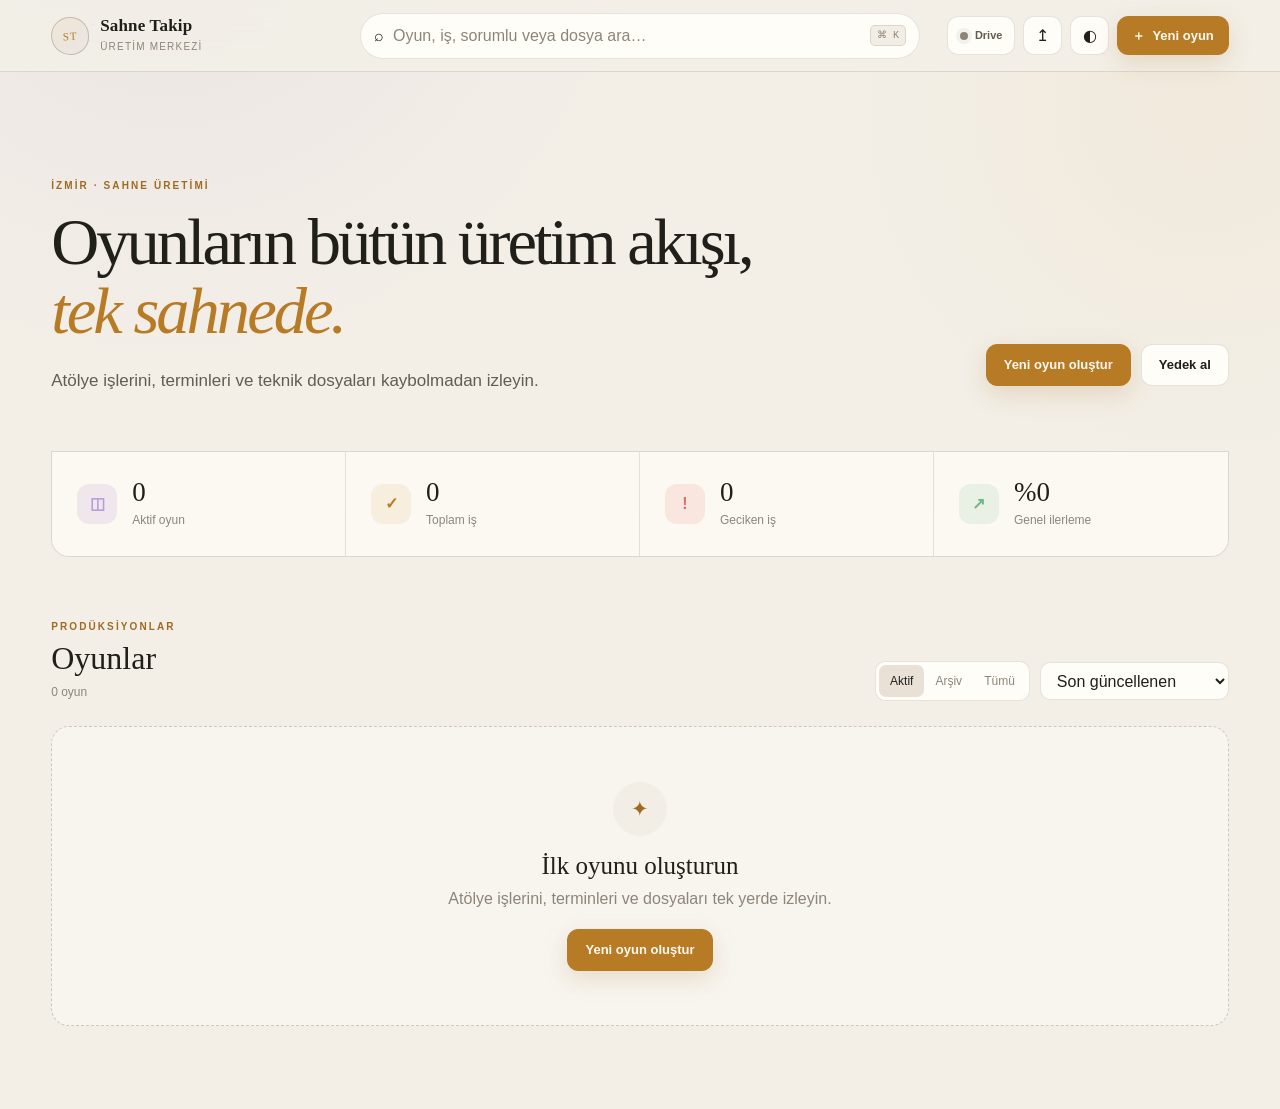
==== commit f62d5ad8: "Google Drive ortak veri havuzunu ekle" ====
--- a/index.html
+++ b/index.html
@@ -7,7 +7,7 @@
   <meta name="description" content="Devlet Tiyatroları oyun üretimi, atölye işleri ve teknik dosyalar için kişisel takip alanı.">
   <title>Sahne Üretim Takip</title>
   <link rel="manifest" href="./manifest.webmanifest">
-  <link rel="stylesheet" href="./assets/styles.css">
+  <link rel="stylesheet" href="./assets/styles.css?v=3.1.0">
   <script>
     (() => {
       const saved = localStorage.getItem("tiyatroTakipTheme");
@@ -30,12 +30,17 @@
 
     <label class="global-search">
       <span aria-hidden="true">⌕</span>
-      <input id="global-search" type="search" autocomplete="off"
+      <input id="global-search" type="search" autocomplete="off" aria-label="Genel arama"
         placeholder="Oyun, iş, sorumlu veya dosya ara…">
-      <kbd>⌘ K</kbd>
+      <kbd aria-hidden="true">⌘ K</kbd>
     </label>
 
     <div class="header-actions">
+      <button id="drive-status-button" class="drive-status-button" type="button" data-action="open-storage"
+        title="Google Drive senkronizasyonu" aria-label="Google Drive senkronizasyonu: bağlı değil">
+        <span id="drive-status-dot" class="drive-status-dot" aria-hidden="true"></span>
+        <span class="drive-status-label">Drive</span>
+      </button>
       <button class="icon-button" type="button" data-action="open-storage" title="Veri ve yedekleme"
         aria-label="Veri ve yedekleme"><span aria-hidden="true">↥</span></button>
       <button class="icon-button" type="button" data-action="toggle-theme" title="Temayı değiştir"
@@ -319,18 +324,34 @@
       </div>
       <strong id="storage-used">—</strong>
     </div>
+    <section class="cloud-card" aria-labelledby="cloud-card-title">
+      <div class="cloud-card-heading">
+        <span id="cloud-dot" class="cloud-dot" aria-hidden="true"></span>
+        <div>
+          <strong id="cloud-card-title">Google Drive ortak havuzu</strong>
+          <small id="cloud-detail">Bağlı değil · kayıtlar yalnızca bu cihazda</small>
+        </div>
+      </div>
+      <div class="cloud-actions">
+        <button id="drive-connect-button" class="button button-primary" type="button" data-action="connect-drive">Google Drive’a bağlan</button>
+        <button id="drive-pull-button" class="button button-secondary" type="button" data-action="pull-drive" disabled>Buluttan yenile</button>
+        <button id="drive-push-button" class="button button-secondary" type="button" data-action="push-drive" disabled>Şimdi eşitle</button>
+      </div>
+      <p id="cloud-last-sync" class="cloud-last-sync">Bağlandığınızda oyunlar ve dosyalar bu hesaba ait Drive alanında saklanır.</p>
+    </section>
     <div class="storage-actions">
       <button type="button" data-action="export-data"><span aria-hidden="true">↓</span><strong>Yedek indir</strong><small>Bütün oyunları ve dosyaları JSON olarak kaydeder.</small></button>
       <button type="button" data-action="import-data"><span aria-hidden="true">↑</span><strong>Yedeği geri yükle</strong><small>Başka cihazdan alınan yedeği açar.</small></button>
       <button type="button" data-action="request-persistent-storage"><span aria-hidden="true">◇</span><strong>Kalıcı depolamayı etkinleştir</strong><small>Tarayıcının otomatik alan temizliğine karşı koruma ister.</small></button>
     </div>
-    <p class="storage-note">Oyun verileri GitHub deposuna değil, cihazınızdaki geniş uygulama alanına kaydedilir. Düzenli yedek almak cihaz değişikliğinde veri kaybını önler.</p>
+    <p class="storage-note">Google Drive bağlandığında ortak kopya otomatik güncellenir. IndexedDB çevrimdışı çalışmak için cihazdaki güvenli önbellek olarak kalır.</p>
   </dialog>
 
   <input id="import-input" type="file" accept="application/json,.json" hidden>
   <div id="toast-region" class="toast-region" aria-live="polite" aria-atomic="true"></div>
 
   <noscript>Bu uygulamayı kullanmak için JavaScript etkin olmalıdır.</noscript>
-  <script src="./assets/app.js" defer></script>
+  <script src="https://accounts.google.com/gsi/client" async defer></script>
+  <script src="./assets/app.js?v=3.1.0" defer></script>
 </body>
 </html>
--- a/assets/styles.css
+++ b/assets/styles.css
@@ -107,6 +107,19 @@
   border-radius: 5px; padding: 2px 6px; font-size: 10px; white-space: nowrap;
 }
 .header-actions { justify-self: end; display: flex; align-items: center; gap: 8px; }
+.drive-status-button {
+  min-height: 39px; padding: 0 12px; border: 1px solid var(--line); border-radius: 11px;
+  display: inline-flex; align-items: center; gap: 7px; background: var(--panel); color: var(--text-soft);
+  font-size: 11px; font-weight: 800; transition: .18s ease;
+}
+.drive-status-button:hover { border-color: var(--line-strong); background: var(--panel-2); transform: translateY(-1px); }
+.drive-status-dot, .cloud-dot {
+  width: 8px; height: 8px; flex: 0 0 auto; border-radius: 50%; background: var(--muted);
+  box-shadow: 0 0 0 4px color-mix(in srgb, var(--muted) 10%, transparent);
+}
+.drive-status-dot.connected, .cloud-dot.connected {
+  background: var(--green); box-shadow: 0 0 0 4px rgba(114,183,138,.12);
+}
 .icon-button, .close-button, .more-button {
   width: 39px; height: 39px; border: 1px solid var(--line); border-radius: 11px;
   display: inline-grid; place-items: center; background: var(--panel); transition: .18s ease;
@@ -207,8 +220,10 @@
 .progress-track { height: 5px; border-radius: 99px; background: var(--panel-3); overflow: hidden; }
 .progress-track span, .hero-progress span { display: block; height: 100%; background: linear-gradient(90deg, var(--accent), var(--accent-bright)); border-radius: inherit; transition: width .5s ease; }
 .card-open-button { position: absolute; inset: 0; border: 0; background: transparent; color: transparent; }
-.production-card-menu, .production-card-body { position: relative; z-index: 1; pointer-events: none; }
+.production-card-menu, .production-card-body { position: relative; z-index: 2; pointer-events: none; }
+.production-card-menu { z-index: 3; }
 .production-card-menu button { pointer-events: auto; }
+.card-open-button { z-index: 1; cursor: pointer; }
 .match-note { margin: 12px 0 0; color: var(--accent); font-size: 11px; }
 
 .empty-state {
@@ -377,6 +392,14 @@
 .storage-status-card strong { display: block; font-size: 12px; }
 .storage-status-card small { display: block; margin-top: 3px; color: var(--muted); font-size: 10px; }
 .storage-actions { padding: 0 24px; display: grid; gap: 8px; }
+.cloud-card { margin: 0 24px 14px; padding: 16px; border: 1px solid color-mix(in srgb, var(--accent) 28%, var(--line)); border-radius: 12px; background: color-mix(in srgb, var(--accent) 5%, var(--panel)); }
+.cloud-card-heading { display: flex; align-items: center; gap: 10px; }
+.cloud-card-heading strong { display: block; font-size: 12px; }
+.cloud-card-heading small { display: block; margin-top: 3px; color: var(--muted); font-size: 10px; }
+.cloud-actions { display: flex; flex-wrap: wrap; gap: 7px; margin-top: 14px; }
+.cloud-actions .button { min-height: 36px; padding: 0 11px; font-size: 10px; }
+.cloud-actions button:disabled { opacity: .45; cursor: not-allowed; transform: none; }
+.cloud-last-sync { margin: 11px 0 0; color: var(--muted); font-size: 9px; }
 .storage-actions button { display: grid; grid-template-columns: 34px 1fr; column-gap: 9px; padding: 13px; text-align: left; border: 1px solid var(--line); border-radius: 10px; background: var(--panel-2); }
 .storage-actions button > span { grid-row: 1 / 3; width: 34px; height: 34px; display: grid; place-items: center; color: var(--accent); }
 .storage-actions button strong { font-size: 11px; }
@@ -436,7 +459,8 @@
 }
 
 @media (max-width: 570px) {
-  .brand small, .button-label, kbd { display: none; }
+  .brand small, .button-label, .drive-status-label, kbd { display: none; }
+  .drive-status-button { width: 39px; padding: 0; justify-content: center; }
   .brand strong { font-size: 15px; }
   .header-actions { gap: 5px; }
   .header-actions .button.compact { width: 39px; padding: 0; }
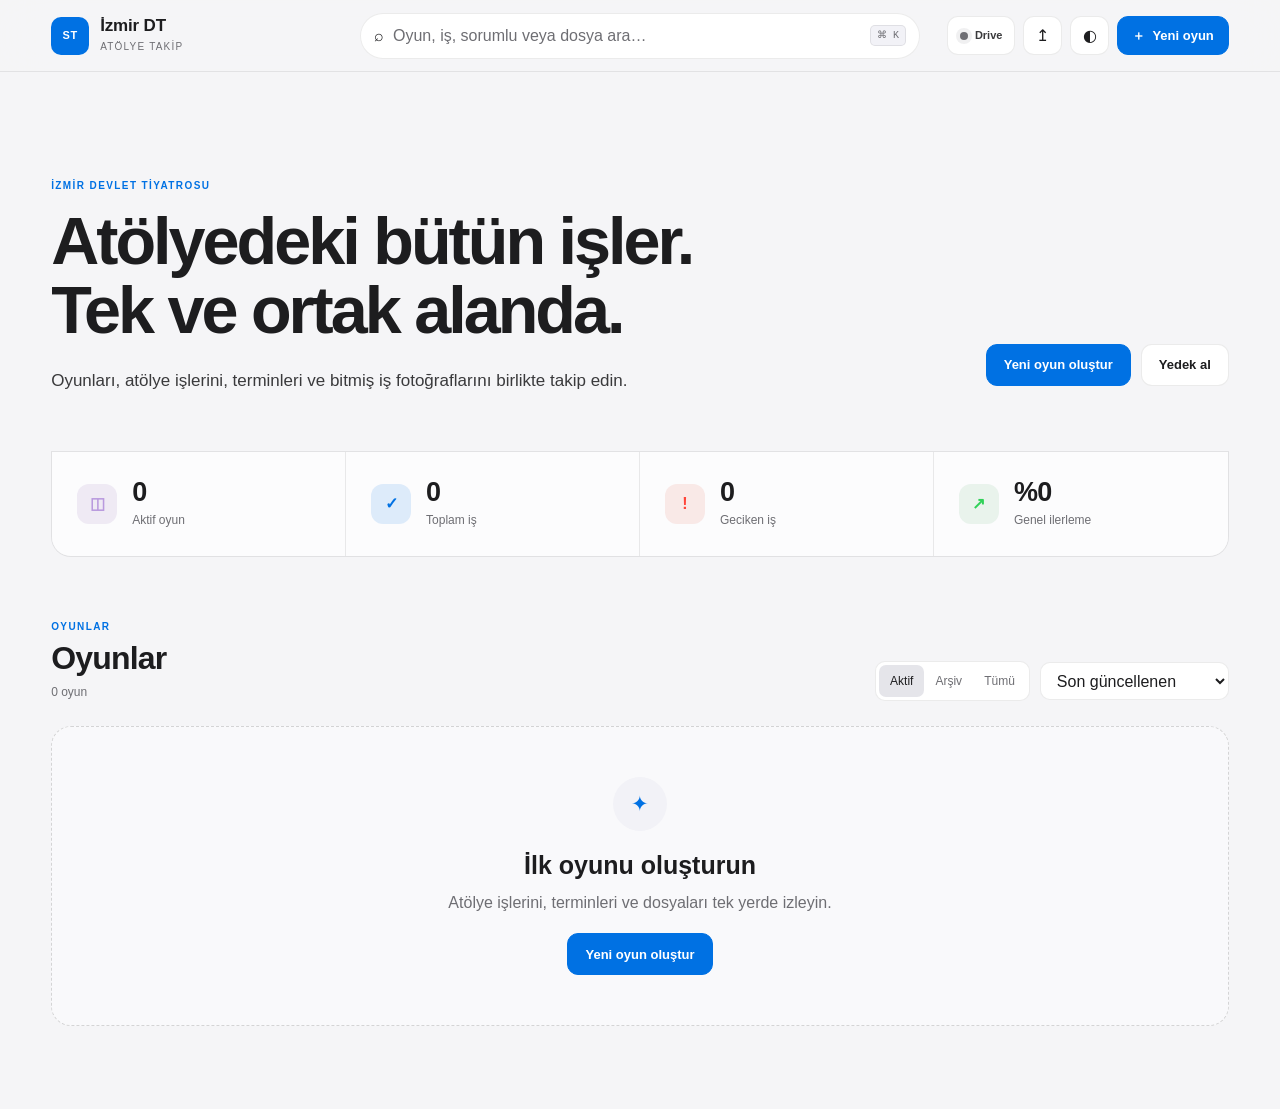
==== commit 7b1867c0: "İzmir DT Atölye Takip arayüzünü yenile" ====
--- a/index.html
+++ b/index.html
@@ -3,11 +3,11 @@
 <head>
   <meta charset="utf-8">
   <meta name="viewport" content="width=device-width, initial-scale=1">
-  <meta name="theme-color" content="#12110f">
-  <meta name="description" content="Devlet Tiyatroları oyun üretimi, atölye işleri ve teknik dosyalar için kişisel takip alanı.">
-  <title>Sahne Üretim Takip</title>
+  <meta name="theme-color" content="#f5f5f7">
+  <meta name="description" content="İzmir Devlet Tiyatrosu oyunları, atölye işleri ve teknik dosyaları için ortak takip alanı.">
+  <title>İzmir DT Atölye Takip</title>
   <link rel="manifest" href="./manifest.webmanifest">
-  <link rel="stylesheet" href="./assets/styles.css?v=3.1.0">
+  <link rel="stylesheet" href="./assets/styles.css?v=3.2.0">
   <script>
     (() => {
       const saved = localStorage.getItem("tiyatroTakipTheme");
@@ -23,8 +23,8 @@
     <button class="brand" type="button" data-action="dashboard" aria-label="Ana sayfaya dön">
       <span class="brand-mark" aria-hidden="true">ST</span>
       <span>
-        <strong>Sahne Takip</strong>
-        <small>Üretim merkezi</small>
+        <strong>İzmir DT</strong>
+        <small>Atölye Takip</small>
       </span>
     </button>
 
@@ -55,9 +55,9 @@
     <section id="dashboard-view" class="view">
       <div class="hero">
         <div>
-          <p class="eyebrow">İZMİR · SAHNE ÜRETİMİ</p>
-          <h1>Oyunların bütün üretim akışı,<br><em>tek sahnede.</em></h1>
-          <p class="hero-copy">Atölye işlerini, terminleri ve teknik dosyaları kaybolmadan izleyin.</p>
+          <p class="eyebrow">İZMİR DEVLET TİYATROSU</p>
+          <h1>Atölyedeki bütün işler.<br><em>Tek ve ortak alanda.</em></h1>
+          <p class="hero-copy">Oyunları, atölye işlerini, terminleri ve bitmiş iş fotoğraflarını birlikte takip edin.</p>
         </div>
         <div class="hero-actions">
           <button class="button button-primary" type="button" data-action="new-production">Yeni oyun oluştur</button>
@@ -87,7 +87,7 @@
       <section class="content-section" aria-labelledby="productions-title">
         <div class="section-heading">
           <div>
-            <p class="eyebrow">PRODÜKSİYONLAR</p>
+            <p class="eyebrow">OYUNLAR</p>
             <h2 id="productions-title">Oyunlar</h2>
             <p id="production-count" class="muted">0 oyun</p>
           </div>
@@ -122,7 +122,7 @@
         <div class="production-hero-shade"></div>
         <div class="production-hero-content">
           <div>
-            <div id="production-state-badge" class="status-pill">Aktif prodüksiyon</div>
+            <div id="production-state-badge" class="status-pill">Aktif oyun</div>
             <h1 id="production-title">—</h1>
             <p id="production-meta">—</p>
           </div>
@@ -213,7 +213,7 @@
   <dialog id="production-dialog" class="modal">
     <form id="production-form" method="dialog">
       <div class="modal-header">
-        <div><p class="eyebrow">PRODÜKSİYON</p><h2 id="production-dialog-title">Yeni oyun</h2></div>
+        <div><p class="eyebrow">OYUN</p><h2 id="production-dialog-title">Yeni oyun</h2></div>
         <button class="close-button" type="button" data-close-dialog="production-dialog" aria-label="Kapat">×</button>
       </div>
       <div class="form-grid">
@@ -328,8 +328,8 @@
       <div class="cloud-card-heading">
         <span id="cloud-dot" class="cloud-dot" aria-hidden="true"></span>
         <div>
-          <strong id="cloud-card-title">Google Drive ortak havuzu</strong>
-          <small id="cloud-detail">Bağlı değil · kayıtlar yalnızca bu cihazda</small>
+          <strong id="cloud-card-title">Merkezi Google Drive hesabı</strong>
+          <small id="cloud-detail">Bağlı değil · ortak kayıt için hesabı bağlayın</small>
         </div>
       </div>
       <div class="cloud-actions">
@@ -337,14 +337,14 @@
         <button id="drive-pull-button" class="button button-secondary" type="button" data-action="pull-drive" disabled>Buluttan yenile</button>
         <button id="drive-push-button" class="button button-secondary" type="button" data-action="push-drive" disabled>Şimdi eşitle</button>
       </div>
-      <p id="cloud-last-sync" class="cloud-last-sync">Bağlandığınızda oyunlar ve dosyalar bu hesaba ait Drive alanında saklanır.</p>
+      <p id="cloud-last-sync" class="cloud-last-sync">Ortak hesap: tiyatrouretimtakip@gmail.com</p>
     </section>
     <div class="storage-actions">
       <button type="button" data-action="export-data"><span aria-hidden="true">↓</span><strong>Yedek indir</strong><small>Bütün oyunları ve dosyaları JSON olarak kaydeder.</small></button>
       <button type="button" data-action="import-data"><span aria-hidden="true">↑</span><strong>Yedeği geri yükle</strong><small>Başka cihazdan alınan yedeği açar.</small></button>
       <button type="button" data-action="request-persistent-storage"><span aria-hidden="true">◇</span><strong>Kalıcı depolamayı etkinleştir</strong><small>Tarayıcının otomatik alan temizliğine karşı koruma ister.</small></button>
     </div>
-    <p class="storage-note">Google Drive bağlandığında ortak kopya otomatik güncellenir. IndexedDB çevrimdışı çalışmak için cihazdaki güvenli önbellek olarak kalır.</p>
+    <p class="storage-note">Tüm kullanıcılar tiyatrouretimtakip@gmail.com hesabını seçtiğinde eklenen oyunlar, işler ve fotoğraflar aynı Drive alanına otomatik yüklenir.</p>
   </dialog>
 
   <input id="import-input" type="file" accept="application/json,.json" hidden>
@@ -352,6 +352,6 @@
 
   <noscript>Bu uygulamayı kullanmak için JavaScript etkin olmalıdır.</noscript>
   <script src="https://accounts.google.com/gsi/client" async defer></script>
-  <script src="./assets/app.js?v=3.1.0" defer></script>
+  <script src="./assets/app.js?v=3.2.0" defer></script>
 </body>
 </html>
--- a/assets/styles.css
+++ b/assets/styles.css
@@ -1,43 +1,43 @@
 :root {
   color-scheme: dark;
-  --bg: #12110f;
-  --bg-raised: #181714;
-  --panel: #201e1a;
-  --panel-2: #28251f;
-  --panel-3: #302c25;
-  --text: #f3efe6;
-  --text-soft: #b9b1a4;
-  --muted: #817a70;
-  --line: rgba(238, 224, 199, .12);
-  --line-strong: rgba(238, 224, 199, .22);
-  --accent: #d6a85c;
-  --accent-bright: #f0c77f;
-  --accent-ink: #21170a;
-  --plum: #9b7cc1;
-  --red: #e26f64;
-  --green: #72b78a;
-  --blue: #70a9c8;
-  --shadow: 0 24px 70px rgba(0, 0, 0, .32);
-  --radius: 18px;
-  --radius-sm: 11px;
+  --bg: #000000;
+  --bg-raised: #1c1c1e;
+  --panel: #1c1c1e;
+  --panel-2: #2c2c2e;
+  --panel-3: #3a3a3c;
+  --text: #f5f5f7;
+  --text-soft: #d1d1d6;
+  --muted: #8e8e93;
+  --line: rgba(255, 255, 255, .10);
+  --line-strong: rgba(255, 255, 255, .18);
+  --accent: #0a84ff;
+  --accent-bright: #0a84ff;
+  --accent-ink: #ffffff;
+  --plum: #bf5af2;
+  --red: #ff453a;
+  --green: #30d158;
+  --blue: #64d2ff;
+  --shadow: 0 18px 55px rgba(0, 0, 0, .28);
+  --radius: 20px;
+  --radius-sm: 12px;
 }
 
 html[data-theme="light"] {
   color-scheme: light;
-  --bg: #f3efe7;
-  --bg-raised: #faf8f3;
-  --panel: #fffdf8;
-  --panel-2: #f3eee5;
-  --panel-3: #e9e1d5;
-  --text: #211f1a;
-  --text-soft: #625c52;
-  --muted: #8d857a;
-  --line: rgba(48, 39, 25, .12);
-  --line-strong: rgba(48, 39, 25, .22);
-  --accent: #9d6b22;
-  --accent-bright: #b77b25;
-  --accent-ink: #fffaf1;
-  --shadow: 0 24px 60px rgba(74, 55, 28, .12);
+  --bg: #f5f5f7;
+  --bg-raised: #ffffff;
+  --panel: #ffffff;
+  --panel-2: #f2f2f7;
+  --panel-3: #e5e5ea;
+  --text: #1d1d1f;
+  --text-soft: #3a3a3c;
+  --muted: #6e6e73;
+  --line: rgba(0, 0, 0, .08);
+  --line-strong: rgba(0, 0, 0, .15);
+  --accent: #0071e3;
+  --accent-bright: #0071e3;
+  --accent-ink: #ffffff;
+  --shadow: 0 16px 45px rgba(0, 0, 0, .08);
 }
 
 * { box-sizing: border-box; }
@@ -46,12 +46,9 @@
   margin: 0;
   min-width: 320px;
   min-height: 100vh;
-  background:
-    radial-gradient(circle at 13% -10%, rgba(155, 124, 193, .10), transparent 30rem),
-    radial-gradient(circle at 94% 10%, rgba(214, 168, 92, .08), transparent 24rem),
-    var(--bg);
+  background: var(--bg);
   color: var(--text);
-  font-family: Inter, ui-sans-serif, -apple-system, BlinkMacSystemFont, "Segoe UI", sans-serif;
+  font-family: -apple-system, BlinkMacSystemFont, "SF Pro Text", "SF Pro Display", "Helvetica Neue", "Segoe UI", sans-serif;
   line-height: 1.5;
   -webkit-font-smoothing: antialiased;
 }
@@ -86,12 +83,12 @@
   border: 0; background: none; padding: 0; display: flex; align-items: center; gap: 11px; text-align: left;
 }
 .brand-mark {
-  width: 38px; height: 38px; display: grid; place-items: center; border: 1px solid var(--line-strong);
-  border-radius: 50% 50% 48% 52%; font-family: Georgia, serif; color: var(--accent-bright);
-  font-size: 11px; letter-spacing: .08em; transform: rotate(-3deg);
-  background: linear-gradient(145deg, rgba(214,168,92,.13), rgba(155,124,193,.08));
-}
-.brand strong { display: block; font: 700 17px/1.1 Georgia, serif; letter-spacing: .01em; }
+  width: 38px; height: 38px; display: grid; place-items: center; border: 0;
+  border-radius: 10px; color: #fff; font-weight: 700;
+  font-size: 11px; letter-spacing: .06em;
+  background: var(--accent);
+}
+.brand strong { display: block; font: 650 17px/1.1 -apple-system, BlinkMacSystemFont, "SF Pro Display", sans-serif; letter-spacing: -.01em; }
 .brand small { display: block; margin-top: 3px; color: var(--muted); font-size: 10px; text-transform: uppercase; letter-spacing: .12em; }
 .global-search, .inline-search {
   display: flex; align-items: center; gap: 9px; border: 1px solid var(--line);
@@ -139,7 +136,7 @@
   letter-spacing: .21em; text-transform: uppercase;
 }
 .hero h1, .production-hero h1 {
-  margin: 0; font-family: Georgia, "Times New Roman", serif; font-weight: 400; letter-spacing: -.045em;
+  margin: 0; font-family: -apple-system, BlinkMacSystemFont, "SF Pro Display", "Helvetica Neue", sans-serif; font-weight: 700; letter-spacing: -.045em;
 }
 .hero h1 { font-size: clamp(42px, 5.2vw, 74px); line-height: 1.04; }
 .hero h1 em { color: var(--accent-bright); font-weight: 400; }
@@ -151,7 +148,7 @@
   font-weight: 700; font-size: 13px; transition: .18s ease; white-space: nowrap;
 }
 .button:hover { transform: translateY(-1px); }
-.button-primary { color: var(--accent-ink); background: var(--accent-bright); border-color: var(--accent-bright); box-shadow: 0 8px 24px color-mix(in srgb, var(--accent) 18%, transparent); }
+.button-primary { color: var(--accent-ink); background: var(--accent); border-color: var(--accent); box-shadow: none; }
 .button-primary:hover { filter: brightness(1.05); }
 .button-secondary { color: var(--text); background: var(--panel); border-color: var(--line); }
 .button-secondary:hover { background: var(--panel-2); border-color: var(--line-strong); }
@@ -169,15 +166,15 @@
 .stat-card:last-child { border-right: 0; }
 .stat-icon { width: 40px; height: 40px; border-radius: 12px; display: grid; place-items: center; font-weight: 900; }
 .stat-icon.plum { background: rgba(155,124,193,.14); color: #b99ade; }
-.stat-icon.amber { background: rgba(214,168,92,.14); color: var(--accent-bright); }
+.stat-icon.amber { background: color-mix(in srgb, var(--accent) 12%, transparent); color: var(--accent); }
 .stat-icon.red { background: rgba(226,111,100,.14); color: var(--red); }
 .stat-icon.green { background: rgba(114,183,138,.14); color: var(--green); }
-.stat-card strong { display: block; font: 400 27px/1 Georgia, serif; }
+.stat-card strong { display: block; font-size: 27px; line-height: 1; font-weight: 650; }
 .stat-card div span { display: block; margin-top: 5px; color: var(--muted); font-size: 12px; }
 
 .content-section { min-height: 420px; }
 .section-heading { display: flex; justify-content: space-between; align-items: end; gap: 20px; margin-bottom: 25px; }
-.section-heading h2, .file-toolbar h2 { margin: 0; font: 400 32px/1.1 Georgia, serif; }
+.section-heading h2, .file-toolbar h2 { margin: 0; font-size: 32px; line-height: 1.1; font-weight: 650; }
 .section-heading .eyebrow { margin-bottom: 7px; }
 .muted { margin: 7px 0 0; color: var(--muted); font-size: 12px; }
 .toolbar, .task-toolbar { display: flex; align-items: center; gap: 10px; }
@@ -213,8 +210,9 @@
   width: 31px; height: 31px; border-radius: 8px; border: 1px solid rgba(255,255,255,.16);
   background: rgba(15,14,12,.72); color: #eee7dc;
 }
+.production-card-menu button.quick-delete { color: #fff; background: color-mix(in srgb, var(--red) 78%, transparent); }
 .production-card-body { padding: 2px 18px 18px; }
-.production-card h3 { margin: 0 0 4px; font: 400 22px/1.2 Georgia, serif; }
+.production-card h3 { margin: 0 0 4px; font-size: 22px; line-height: 1.2; font-weight: 650; }
 .production-card-meta { min-height: 20px; color: var(--muted); font-size: 11px; white-space: nowrap; overflow: hidden; text-overflow: ellipsis; }
 .production-card-stats { margin: 19px 0 9px; display: flex; align-items: center; justify-content: space-between; color: var(--text-soft); font-size: 11px; }
 .progress-track { height: 5px; border-radius: 99px; background: var(--panel-3); overflow: hidden; }
@@ -231,7 +229,7 @@
   display: grid; place-items: center; text-align: center; padding: 40px; background: color-mix(in srgb, var(--panel) 45%, transparent);
 }
 .empty-state span { display: grid; place-items: center; margin: 0 auto 16px; width: 54px; height: 54px; border-radius: 50%; background: var(--panel-2); color: var(--accent); font-size: 21px; }
-.empty-state h3 { margin: 0 0 7px; font: 400 25px Georgia, serif; }
+.empty-state h3 { margin: 0 0 7px; font-size: 25px; font-weight: 650; }
 .empty-state p { color: var(--muted); margin: 0 0 18px; }
 
 .back-link { margin: 27px 0 18px; border: 0; background: transparent; color: var(--text-soft); padding: 0; font-size: 13px; }
@@ -267,7 +265,7 @@
 .project-stat-grid article { padding: 21px 23px; border-right: 1px solid var(--line); }
 .project-stat-grid article:last-child { border-right: 0; }
 .project-stat-grid span { display: block; color: var(--muted); font-size: 10px; text-transform: uppercase; letter-spacing: .1em; }
-.project-stat-grid strong { display: block; margin-top: 7px; font: 400 24px Georgia, serif; }
+.project-stat-grid strong { display: block; margin-top: 7px; font-size: 24px; font-weight: 650; }
 .tabs-and-actions { display: flex; justify-content: space-between; align-items: end; border-bottom: 1px solid var(--line); }
 .tabs { display: flex; gap: 2px; }
 .tabs button { border: 0; border-bottom: 2px solid transparent; background: transparent; color: var(--muted); padding: 13px 15px; font-size: 13px; }
@@ -312,7 +310,9 @@
 th { padding: 12px 14px; color: var(--muted); background: var(--panel-2); text-align: left; font-size: 9px; letter-spacing: .08em; text-transform: uppercase; }
 td { padding: 13px 14px; border-top: 1px solid var(--line); color: var(--text-soft); font-size: 12px; }
 td:first-child { color: var(--text); font-weight: 700; }
-.table-row-button { border: 0; background: transparent; color: var(--accent); }
+.table-actions { display: flex; align-items: center; gap: 6px; white-space: nowrap; }
+.table-row-button, .table-delete-button { border: 0; background: transparent; color: var(--accent); padding: 6px; font-size: 11px; font-weight: 650; }
+.table-delete-button { color: var(--red); }
 .status-select { min-height: 31px; font-size: 11px; padding-left: 8px; }
 .empty-table { text-align: center; color: var(--muted); padding: 50px; }
 
@@ -323,7 +323,7 @@
 .file-card { position: relative; overflow: hidden; border: 1px solid var(--line); border-radius: 14px; background: var(--panel); }
 .file-preview { height: 135px; display: grid; place-items: center; background: var(--panel-2); overflow: hidden; }
 .file-preview img { width: 100%; height: 100%; object-fit: cover; }
-.file-glyph { font: 700 25px Georgia, serif; color: var(--accent); }
+.file-glyph { font-size: 25px; font-weight: 700; color: var(--accent); }
 .file-card-body { padding: 13px; }
 .file-card h3 { margin: 0; white-space: nowrap; overflow: hidden; text-overflow: ellipsis; font-size: 12px; }
 .file-card p { margin: 5px 0 0; color: var(--muted); font-size: 9px; }
@@ -340,7 +340,7 @@
 @keyframes modal-in { from { opacity: 0; transform: translateY(10px) scale(.985); } }
 .modal-header { display: flex; align-items: start; justify-content: space-between; padding: 23px 24px 18px; border-bottom: 1px solid var(--line); }
 .modal-header .eyebrow { margin-bottom: 5px; }
-.modal-header h2 { margin: 0; font: 400 28px Georgia, serif; }
+.modal-header h2 { margin: 0; font-size: 28px; font-weight: 650; }
 .close-button { font-size: 23px; color: var(--muted); }
 .form-grid { padding: 22px 24px; display: grid; grid-template-columns: 1fr 1fr; gap: 15px; overflow-y: auto; }
 .field { display: grid; gap: 7px; }
@@ -366,7 +366,7 @@
 .detail-modal { width: min(760px, calc(100% - 28px)); }
 .task-detail-head { padding: 25px 25px 19px; border-bottom: 1px solid var(--line); }
 .task-detail-heading { display: flex; align-items: start; justify-content: space-between; gap: 20px; }
-.task-detail-heading h2 { margin: 7px 0 0; font: 400 29px/1.18 Georgia, serif; }
+.task-detail-heading h2 { margin: 7px 0 0; font-size: 29px; line-height: 1.18; font-weight: 650; }
 .task-detail-badges { display: flex; gap: 7px; flex-wrap: wrap; margin-top: 14px; }
 .detail-badge { padding: 5px 8px; border-radius: 7px; background: var(--panel-2); color: var(--text-soft); font-size: 10px; }
 .task-detail-body { padding: 21px 25px; display: grid; grid-template-columns: 1fr 230px; gap: 24px; }
@@ -383,6 +383,8 @@
 .attachment-row { display: flex; align-items: center; justify-content: space-between; gap: 9px; padding: 9px; border: 1px solid var(--line); border-radius: 8px; background: var(--panel-2); }
 .attachment-row span { min-width: 0; white-space: nowrap; overflow: hidden; text-overflow: ellipsis; font-size: 10px; }
 .attachment-row a { color: var(--accent); font-size: 10px; }
+.attachment-actions { display: flex; align-items: center; gap: 8px; }
+.attachment-actions button { border: 0; background: transparent; color: var(--red); padding: 4px; font-size: 10px; font-weight: 650; }
 .task-detail-footer { display: flex; justify-content: space-between; gap: 8px; padding: 16px 25px 21px; border-top: 1px solid var(--line); }
 
 .storage-modal { width: min(590px, calc(100% - 28px)); }
@@ -417,6 +419,23 @@
 .toast .toast-message { flex: 1; }
 .toast button { border: 0; background: transparent; color: var(--accent-bright); font-weight: 800; font-size: 10px; }
 @keyframes toast-in { from { opacity: 0; transform: translateY(10px); } }
+
+/* Apple sistem görünümü */
+.hero h1, .production-hero h1, .stat-card strong, .section-heading h2,
+.file-toolbar h2, .production-card h3, .empty-state h3, .project-stat-grid strong,
+.file-glyph, .modal-header h2, .task-detail-heading h2 {
+  font-family: -apple-system, BlinkMacSystemFont, "SF Pro Display", "Helvetica Neue", "Segoe UI", sans-serif;
+}
+.hero h1 { font-weight: 700; letter-spacing: -.045em; }
+.hero h1 em { color: var(--text); font-style: normal; font-weight: 700; }
+.section-heading h2, .file-toolbar h2, .production-card h3, .modal-header h2,
+.task-detail-heading h2 { font-weight: 650; letter-spacing: -.025em; }
+.stat-card strong, .project-stat-grid strong { font-weight: 650; letter-spacing: -.025em; }
+.app-header { background: color-mix(in srgb, var(--bg) 78%, transparent); backdrop-filter: saturate(180%) blur(22px); }
+.production-card, .kanban-column, .task-card, .file-card, .project-stat-grid,
+.storage-status-card, .cloud-card { box-shadow: 0 1px 2px rgba(0,0,0,.02); }
+.production-card:hover, .task-card:hover { box-shadow: var(--shadow); }
+.eyebrow { letter-spacing: .14em; }
 
 @media print {
   .app-header, .back-link, .production-actions, .tabs-and-actions, .task-toolbar, #tab-board, #tab-files, .project-stat-grid { display: none !important; }
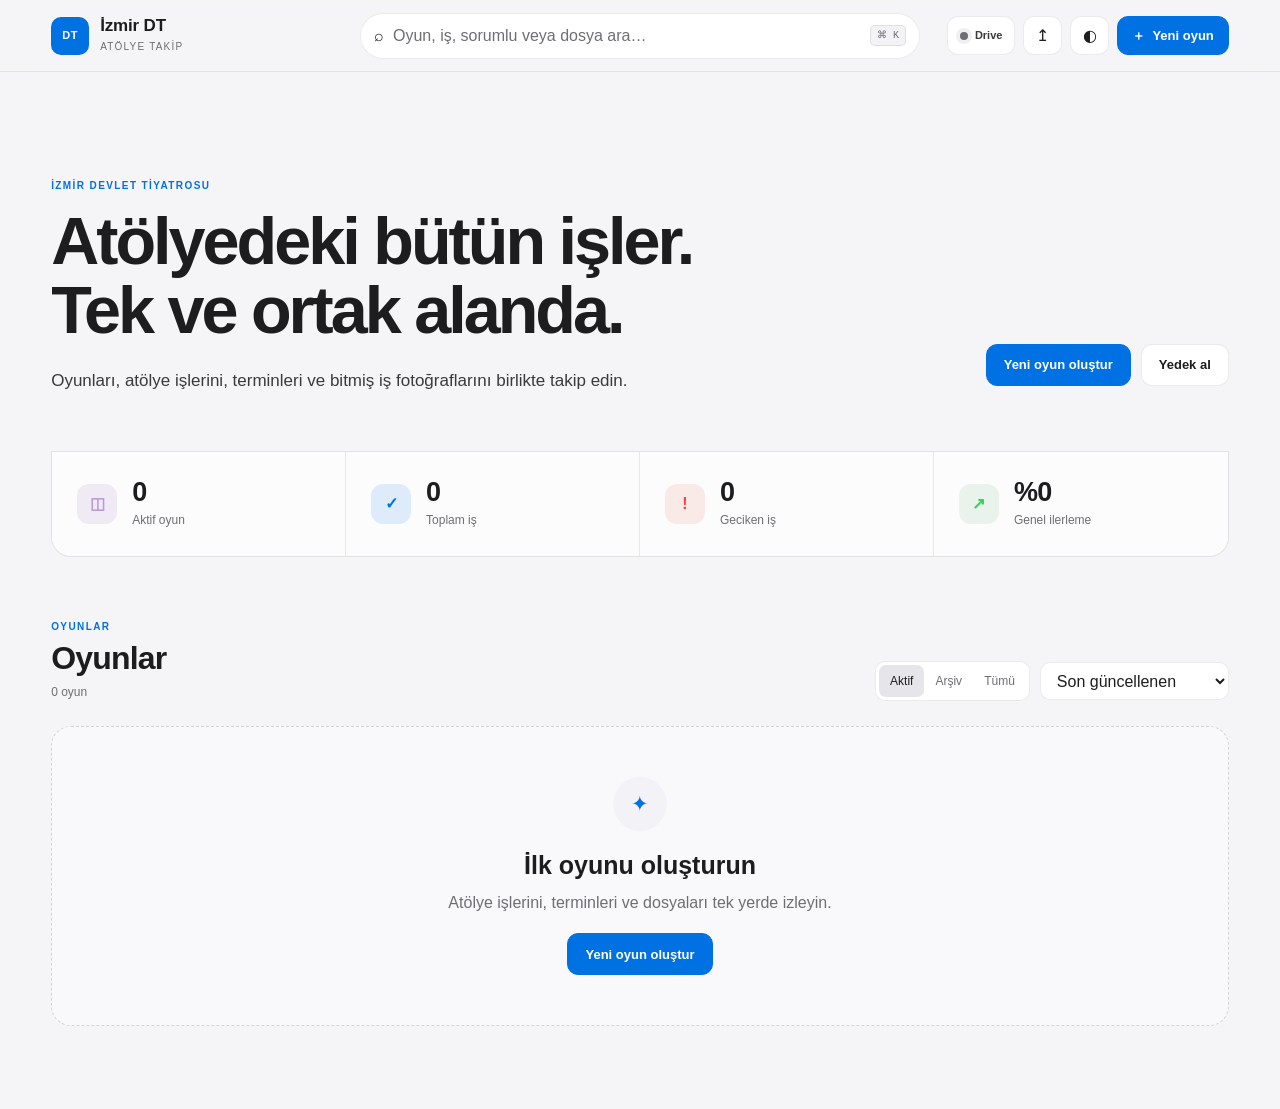
==== commit de88f931: "Ortak hesap göstergelerini netleştir" ====
--- a/index.html
+++ b/index.html
@@ -21,7 +21,7 @@
 
   <header class="app-header">
     <button class="brand" type="button" data-action="dashboard" aria-label="Ana sayfaya dön">
-      <span class="brand-mark" aria-hidden="true">ST</span>
+      <span class="brand-mark" aria-hidden="true">DT</span>
       <span>
         <strong>İzmir DT</strong>
         <small>Atölye Takip</small>
